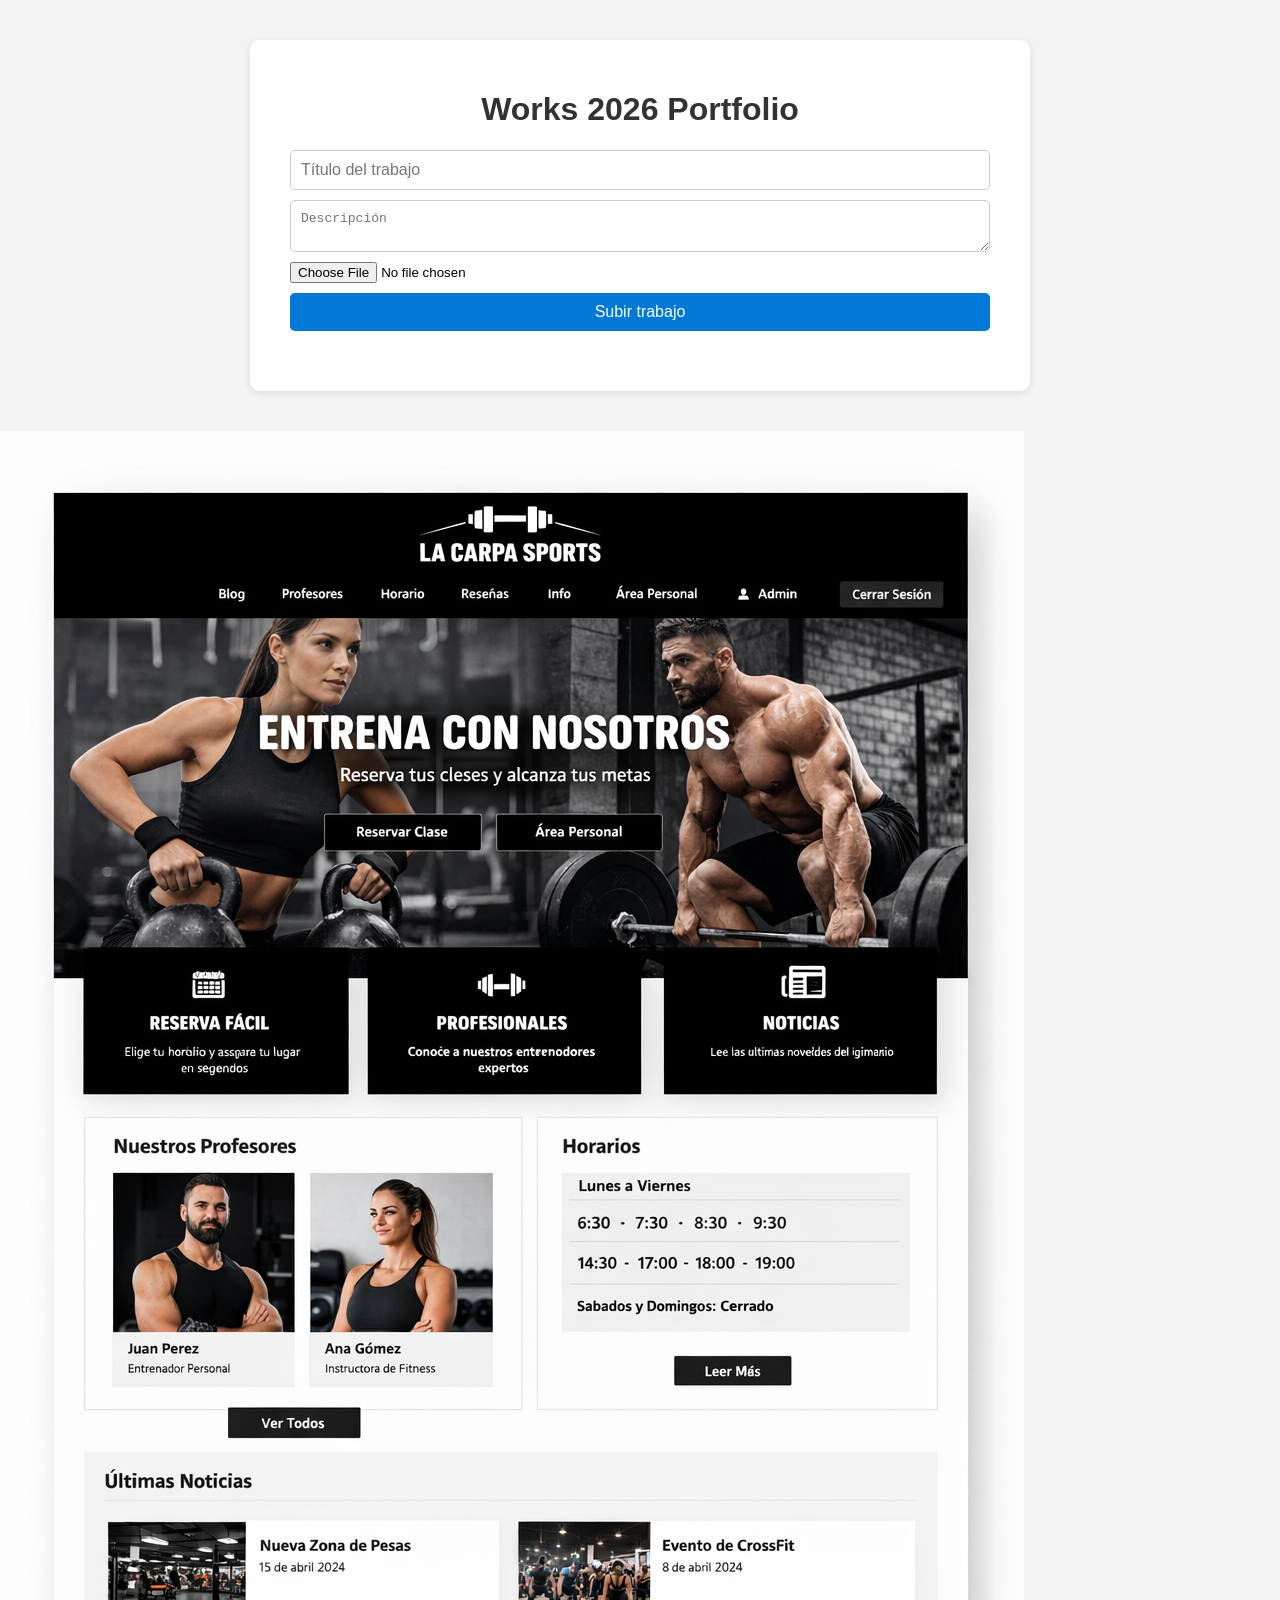
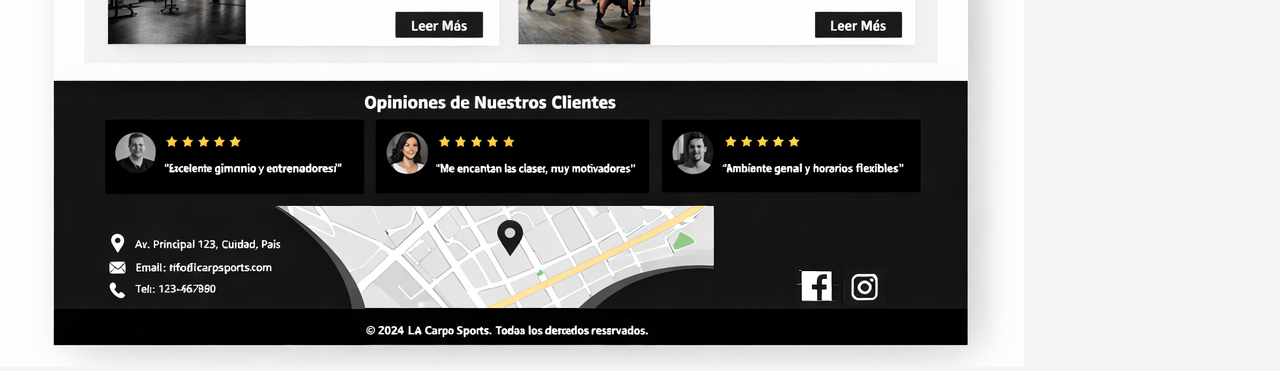
==== index.html @ 7530d63a "img" ====
<!DOCTYPE html>
<html lang="es">
<head>
    <meta charset="UTF-8">
    <meta name="viewport" content="width=device-width, initial-scale=1.0">
    <title>Works 2026 Portfolio</title>
    <link rel="stylesheet" href="style.css">
</head>
<body>
    <div class="container">
        <h1>Works 2026 Portfolio</h1>
        <form id="postForm">
            <input type="text" id="title" placeholder="Título del trabajo" required>
            <textarea id="description" placeholder="Descripción" required></textarea>
            <input type="file" id="image" accept="image/*" required>
            <button type="submit">Subir trabajo</button>
        </form>
        <div id="posts"></div>
    </div>
    <img src="/Proposta.png" alt="portfolio">
    <script src="script.js"></script>
</body>
    <script src="//widget.simplybook.it/v2/widget/widget.js" type="text/javascript"></script>
    <script type="text/javascript">
        var widget = new SimplybookWidget({"widget_type":"iframe","url":"https:\/\/lacarpasport.simplybook.it","theme":"dainty","theme_settings":{"timeline_show_end_time":"1","timeline_hide_unavailable":"1","hide_past_days":"0","sb_base_color":"#354ac9","secondary_color":"#f2f3f9","sb_text_color":"#2a2b39","display_item_mode":"block","body_bg_color":"#ffffff","sb_background_image":"","sb_review_image":"","dark_font_color":"#2a2b39","light_font_color":"#ffffff","btn_color_1":"#585bff","sb_company_label_color":"#ffffff","sb_cancellation_color":"#ff6b8e","hide_img_mode":"1"},"timeline":"modern","datepicker":"top_calendar","is_rtl":false,"app_config":{"clear_session":0,"allow_switch_to_ada":0,"predefined":[]}});
    </script>
</html>
---- style.css ----
body {
    font-family: 'Segoe UI', Tahoma, Geneva, Verdana, sans-serif;
    background: #f4f4f4;
    margin: 0;
    padding: 0;
}
.container {
    max-width: 700px;
    margin: 40px auto;
    background: #fff;
    padding: 30px 40px;
    border-radius: 10px;
    box-shadow: 0 2px 8px rgba(0,0,0,0.1);
}
/* Responsive Design */
@media (max-width: 900px) {
    .container {
        max-width: 95%;
        padding: 20px 10px;
    }
}

@media (max-width: 600px) {
    body {
        padding: 0;
    }
    .container {
        margin: 10px auto;
        padding: 10px 2vw;
        border-radius: 0;
        box-shadow: none;
    }
    h1 {
        font-size: 1.3em;
    }
    #postForm input[type="text"],
    #postForm textarea {
        font-size: 1em;
    }
    .post {
        padding: 10px 5px;
    }
    .post-title {
        font-size: 1em;
    }
    .post-actions {
        top: 5px;
        right: 5px;
    }
}
h1 {
    text-align: center;
    color: #333;
}
#postForm {
    display: flex;
    flex-direction: column;
    gap: 10px;
    margin-bottom: 30px;
}
#postForm input[type="text"],
#postForm textarea {
    padding: 10px;
    border: 1px solid #ccc;
    border-radius: 5px;
    font-size: 1em;
}
#postForm input[type="file"] {
    border: none;
}
#postForm button {
    background: #0078d7;
    color: #fff;
    border: none;
    padding: 10px 0;
    border-radius: 5px;
    font-size: 1em;
    cursor: pointer;
    transition: background 0.2s;
}
#postForm button:hover {
    background: #005fa3;
}
#posts {
    display: flex;
    flex-direction: column;
    gap: 25px;
}
.post {
    background: #fafafa;
    border: 1px solid #e0e0e0;
    border-radius: 8px;
    padding: 20px;
    position: relative;
}
.post img {
    max-width: 100%;
    border-radius: 6px;
    margin-bottom: 10px;
}
.post-title {
    font-size: 1.2em;
    font-weight: bold;
    margin-bottom: 8px;
}
.post-description {
    margin-bottom: 10px;
}
.post-actions {
    position: absolute;
    top: 15px;
    right: 15px;
    display: flex;
    gap: 8px;
}
.post-actions button {
    background: #e74c3c;
    color: #fff;
    border: none;
    border-radius: 4px;
    padding: 4px 10px;
    cursor: pointer;
    font-size: 0.9em;
    transition: background 0.2s;
}
.post-actions button.edit {
    background: #f1c40f;
    color: #333;
}
.post-actions button.edit:hover {
    background: #d4ac0d;
}
.post-actions button.delete:hover {
    background: #c0392b;
}
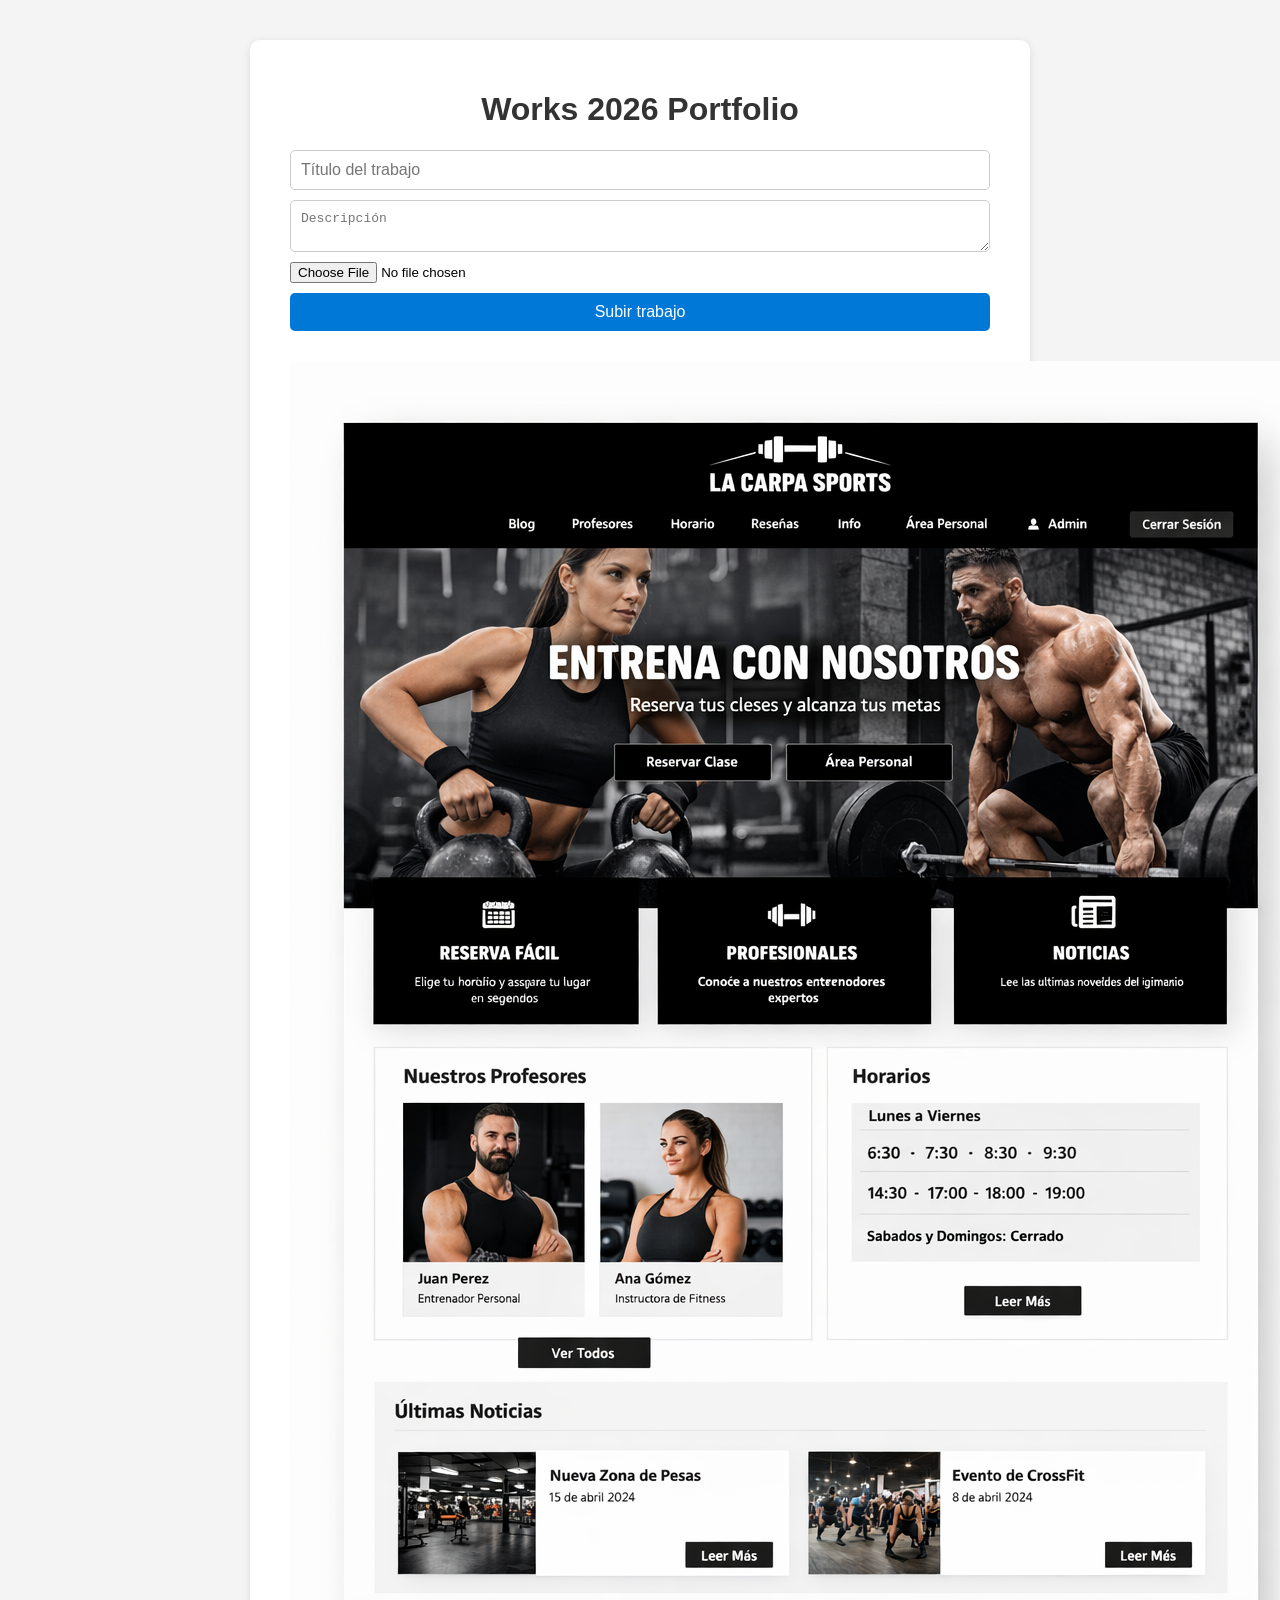
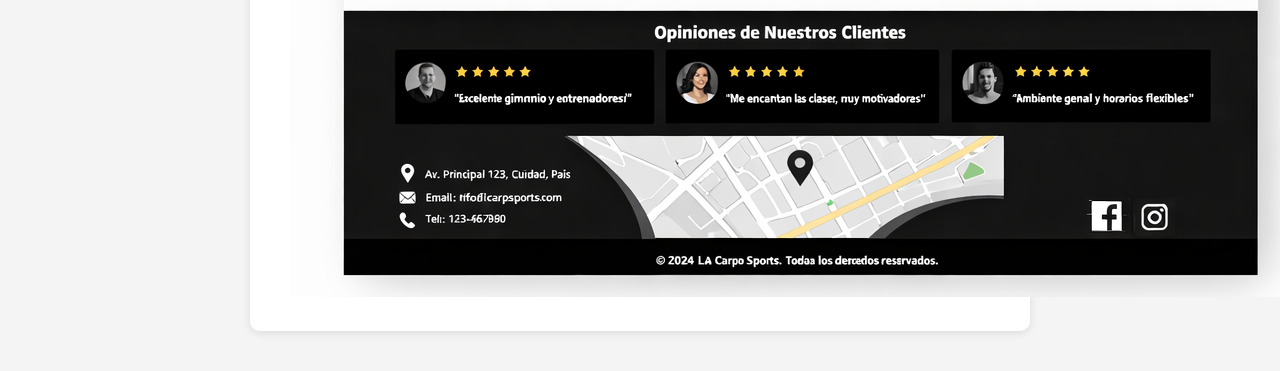
==== commit ef5c3e71: "div" ====
--- a/index.html
+++ b/index.html
@@ -16,8 +16,9 @@
             <button type="submit">Subir trabajo</button>
         </form>
         <div id="posts"></div>
+        <img src="Proposta.png" alt="portfolio">
     </div>
-    <img src="/Proposta.png" alt="portfolio">
+        
     <script src="script.js"></script>
 </body>
     <script src="//widget.simplybook.it/v2/widget/widget.js" type="text/javascript"></script>
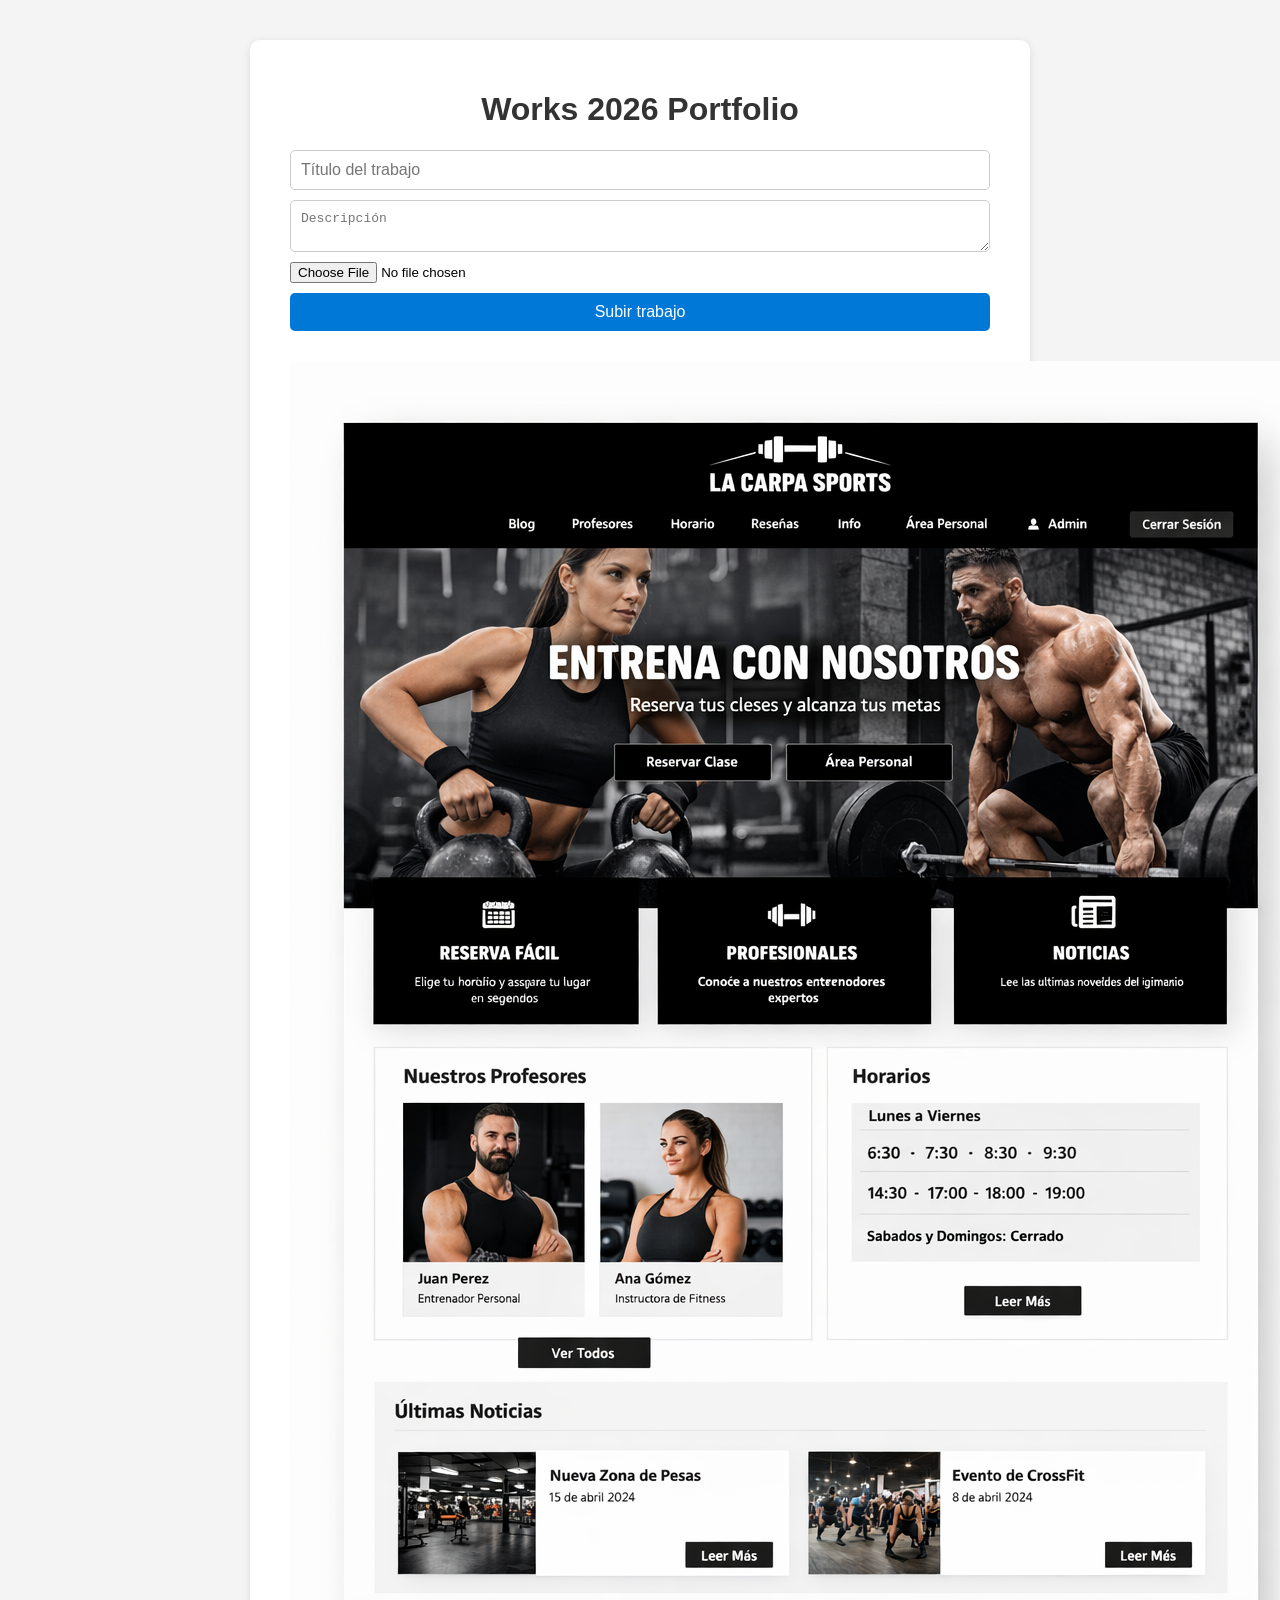
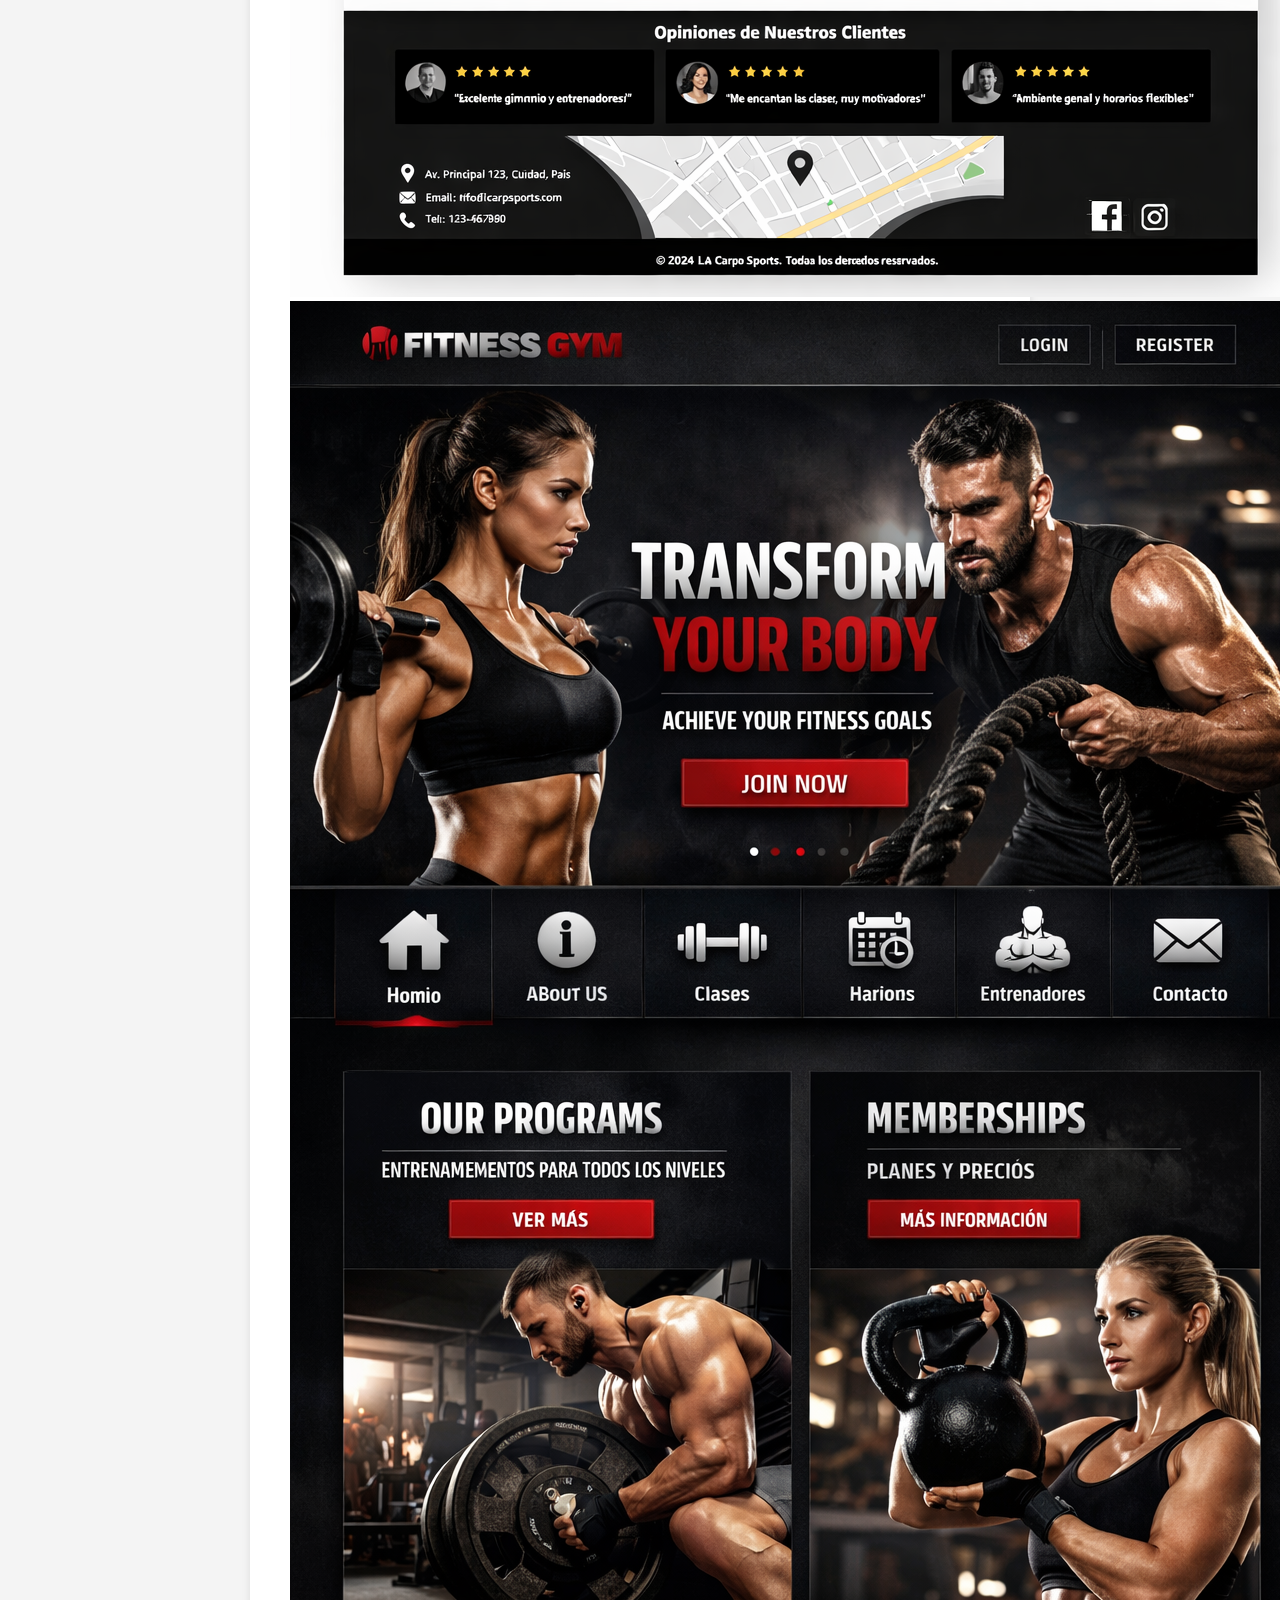
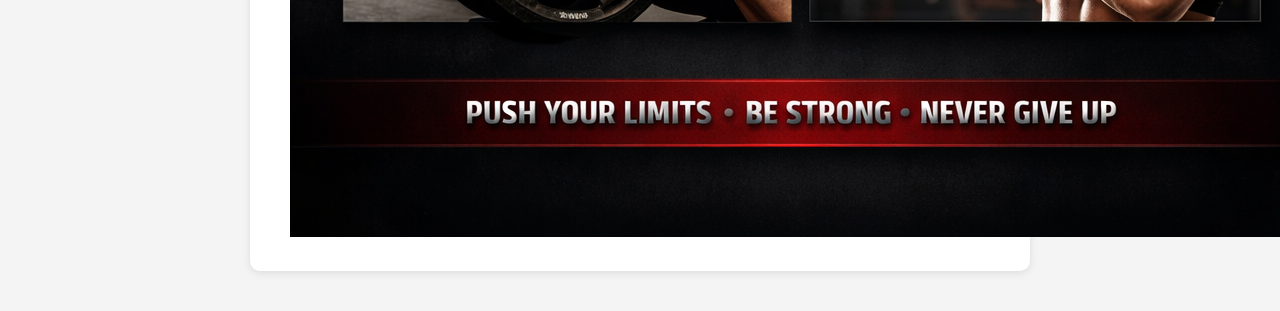
==== commit 103f103d: "prop" ====
--- a/index.html
+++ b/index.html
@@ -1,11 +1,13 @@
 <!DOCTYPE html>
 <html lang="es">
+
 <head>
     <meta charset="UTF-8">
     <meta name="viewport" content="width=device-width, initial-scale=1.0">
     <title>Works 2026 Portfolio</title>
     <link rel="stylesheet" href="style.css">
 </head>
+
 <body>
     <div class="container">
         <h1>Works 2026 Portfolio</h1>
@@ -17,12 +19,8 @@
         </form>
         <div id="posts"></div>
         <img src="Proposta.png" alt="portfolio">
+        <img src="prop2.png" alt="portfolio">
     </div>
-        
-    <script src="script.js"></script>
 </body>
-    <script src="//widget.simplybook.it/v2/widget/widget.js" type="text/javascript"></script>
-    <script type="text/javascript">
-        var widget = new SimplybookWidget({"widget_type":"iframe","url":"https:\/\/lacarpasport.simplybook.it","theme":"dainty","theme_settings":{"timeline_show_end_time":"1","timeline_hide_unavailable":"1","hide_past_days":"0","sb_base_color":"#354ac9","secondary_color":"#f2f3f9","sb_text_color":"#2a2b39","display_item_mode":"block","body_bg_color":"#ffffff","sb_background_image":"","sb_review_image":"","dark_font_color":"#2a2b39","light_font_color":"#ffffff","btn_color_1":"#585bff","sb_company_label_color":"#ffffff","sb_cancellation_color":"#ff6b8e","hide_img_mode":"1"},"timeline":"modern","datepicker":"top_calendar","is_rtl":false,"app_config":{"clear_session":0,"allow_switch_to_ada":0,"predefined":[]}});
-    </script>
-</html>
+
+</html>
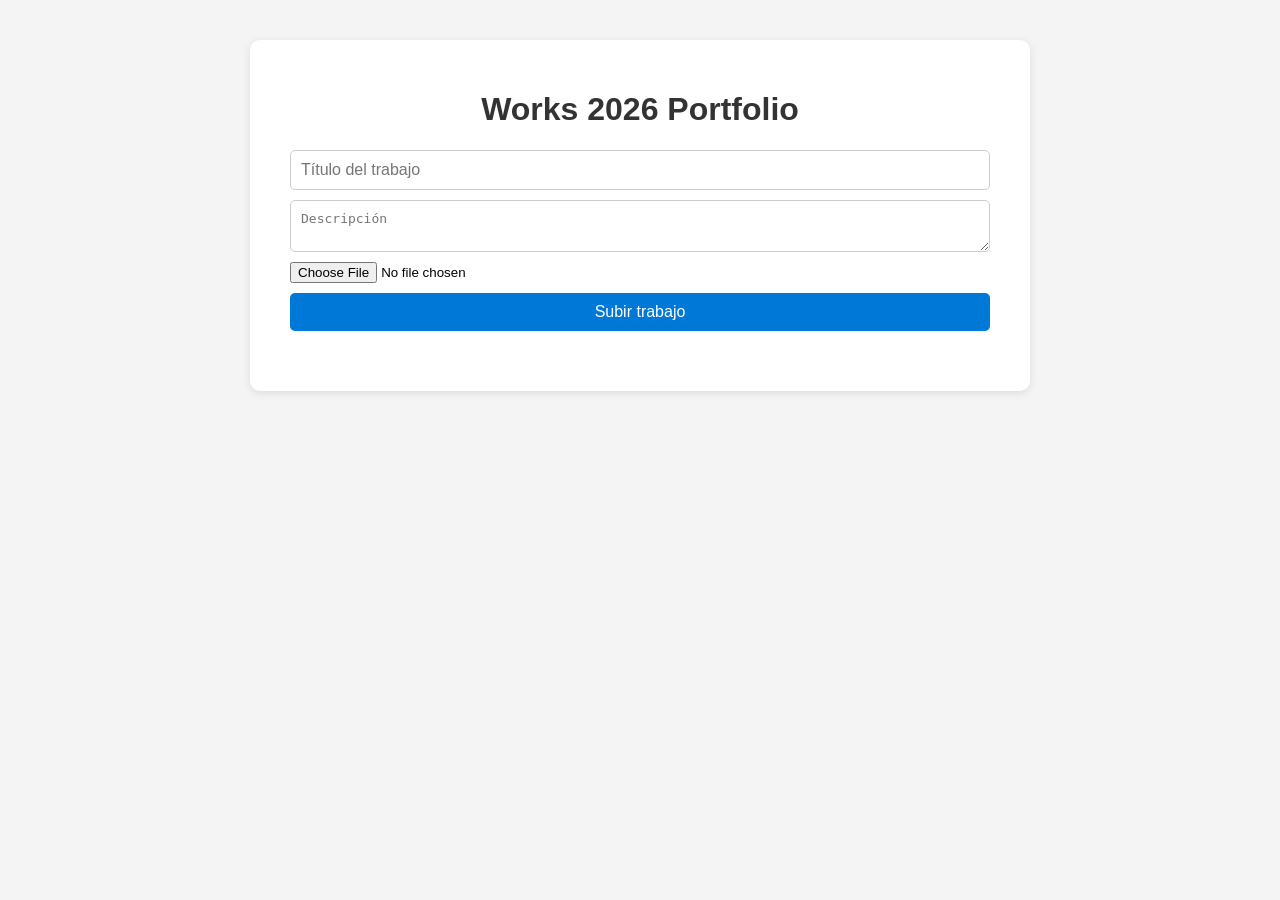
==== commit b2ad1c56: "fotos" ====
--- a/index.html
+++ b/index.html
@@ -18,8 +18,6 @@
             <button type="submit">Subir trabajo</button>
         </form>
         <div id="posts"></div>
-        <img src="Proposta.png" alt="portfolio">
-        <img src="prop2.png" alt="portfolio">
     </div>
 </body>
 
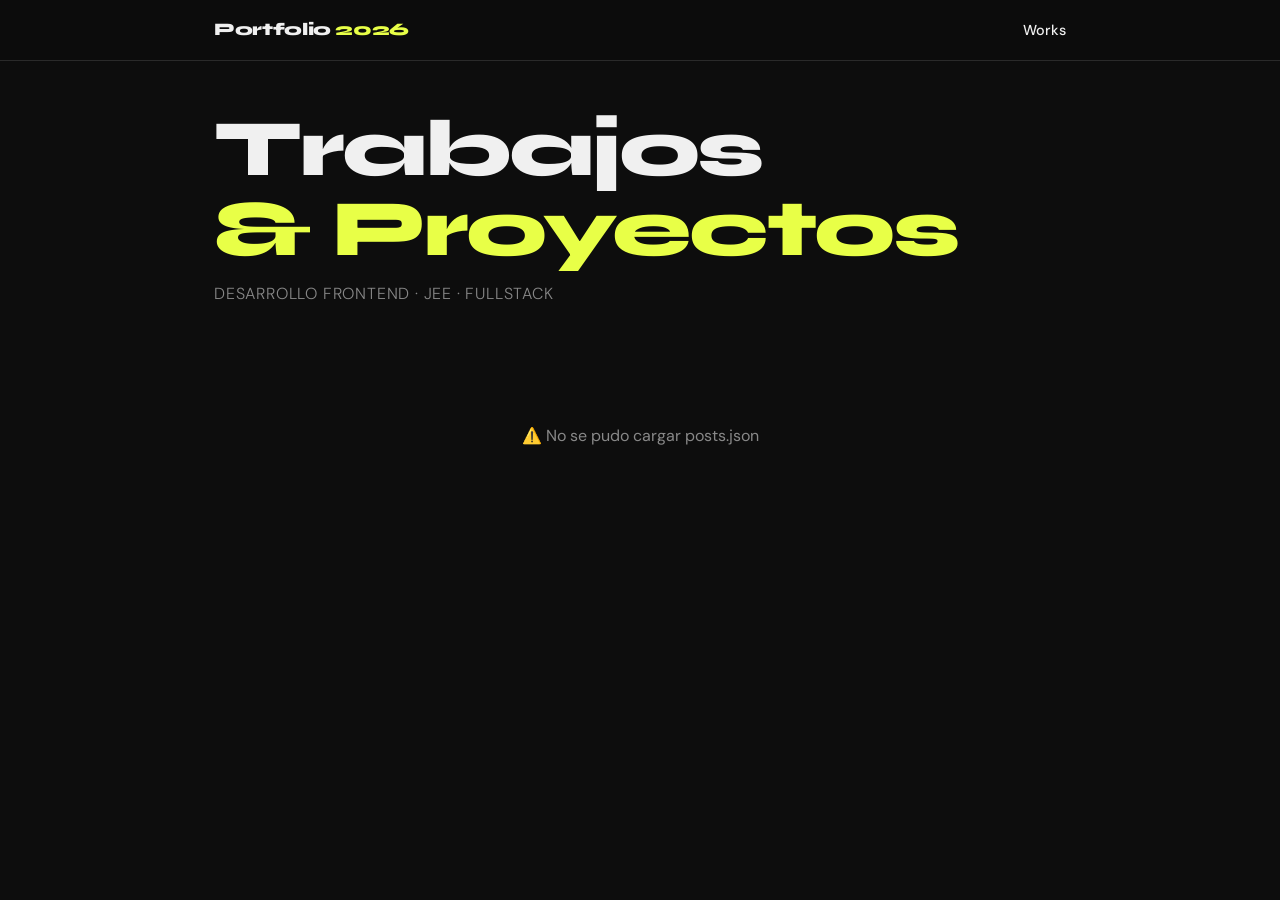
==== commit ed6fa0c3: "archivos" ====
--- a/index.html
+++ b/index.html
@@ -1,24 +1,33 @@
 <!DOCTYPE html>
 <html lang="es">
-
 <head>
     <meta charset="UTF-8">
     <meta name="viewport" content="width=device-width, initial-scale=1.0">
     <title>Works 2026 Portfolio</title>
     <link rel="stylesheet" href="style.css">
+    <link rel="preconnect" href="https://fonts.googleapis.com">
+    <link href="https://fonts.googleapis.com/css2?family=Syne:wght@400;700;800&family=DM+Sans:wght@300;400;500&display=swap" rel="stylesheet">
 </head>
+<body>
+    <header class="site-header">
+        <div class="header-inner">
+            <span class="logo">Portfolio <em>2026</em></span>
+            <nav>
+                <a href="index.html" class="active">Works</a>
+            </nav>
+        </div>
+    </header>
 
-<body>
-    <div class="container">
-        <h1>Works 2026 Portfolio</h1>
-        <form id="postForm">
-            <input type="text" id="title" placeholder="Título del trabajo" required>
-            <textarea id="description" placeholder="Descripción" required></textarea>
-            <input type="file" id="image" accept="image/*" required>
-            <button type="submit">Subir trabajo</button>
-        </form>
-        <div id="posts"></div>
-    </div>
+    <main class="container">
+        <div class="hero">
+            <h1>Trabajos<br><span class="accent">& Proyectos</span></h1>
+            <p class="subtitle">Desarrollo frontend · JEE · Fullstack</p>
+        </div>
+        <div id="posts" class="posts-grid">
+            <div class="loading">Cargando trabajos...</div>
+        </div>
+    </main>
+
+    <script src="script.js"></script>
 </body>
-
 </html>
--- a/style.css
+++ b/style.css
@@ -1,135 +1,396 @@
+/* ── Variables ─────────────────────────────────────────────── */
+:root {
+    --bg: #0d0d0d;
+    --surface: #161616;
+    --surface2: #1e1e1e;
+    --border: #2a2a2a;
+    --accent: #e8ff47;
+    --accent2: #ff6b35;
+    --text: #f0f0f0;
+    --muted: #888;
+    --radius: 12px;
+    --font-display: 'Syne', sans-serif;
+    --font-body: 'DM Sans', sans-serif;
+}
+
+/* ── Reset ────────────────────────────────────────────────── */
+*, *::before, *::after { box-sizing: border-box; margin: 0; padding: 0; }
+
 body {
-    font-family: 'Segoe UI', Tahoma, Geneva, Verdana, sans-serif;
-    background: #f4f4f4;
-    margin: 0;
-    padding: 0;
-}
+    font-family: var(--font-body);
+    background: var(--bg);
+    color: var(--text);
+    min-height: 100vh;
+    line-height: 1.6;
+}
+
+/* ── Header ───────────────────────────────────────────────── */
+.site-header {
+    border-bottom: 1px solid var(--border);
+    background: rgba(13,13,13,0.95);
+    backdrop-filter: blur(12px);
+    position: sticky;
+    top: 0;
+    z-index: 100;
+}
+
+.header-inner {
+    max-width: 900px;
+    margin: 0 auto;
+    padding: 16px 24px;
+    display: flex;
+    align-items: center;
+    justify-content: space-between;
+}
+
+.logo {
+    font-family: var(--font-display);
+    font-weight: 800;
+    font-size: 1.1rem;
+    letter-spacing: -0.02em;
+}
+
+.logo em {
+    font-style: normal;
+    color: var(--accent);
+}
+
+nav { display: flex; gap: 20px; }
+nav a {
+    font-size: 0.9rem;
+    color: var(--muted);
+    text-decoration: none;
+    transition: color 0.2s;
+}
+nav a:hover, nav a.active { color: var(--text); }
+nav a.active { font-weight: 500; }
+
+/* ── Container ────────────────────────────────────────────── */
 .container {
-    max-width: 700px;
-    margin: 40px auto;
-    background: #fff;
-    padding: 30px 40px;
-    border-radius: 10px;
-    box-shadow: 0 2px 8px rgba(0,0,0,0.1);
-}
-/* Responsive Design */
-@media (max-width: 900px) {
-    .container {
-        max-width: 95%;
-        padding: 20px 10px;
-    }
-}
-
-@media (max-width: 600px) {
-    body {
-        padding: 0;
-    }
-    .container {
-        margin: 10px auto;
-        padding: 10px 2vw;
-        border-radius: 0;
-        box-shadow: none;
-    }
-    h1 {
-        font-size: 1.3em;
-    }
-    #postForm input[type="text"],
-    #postForm textarea {
-        font-size: 1em;
-    }
-    .post {
-        padding: 10px 5px;
-    }
-    .post-title {
-        font-size: 1em;
-    }
-    .post-actions {
-        top: 5px;
-        right: 5px;
-    }
-}
-h1 {
+    max-width: 900px;
+    margin: 0 auto;
+    padding: 48px 24px 80px;
+}
+
+/* ── Hero ─────────────────────────────────────────────────── */
+.hero {
+    margin-bottom: 56px;
+}
+
+.hero h1 {
+    font-family: var(--font-display);
+    font-size: clamp(2.5rem, 7vw, 5rem);
+    font-weight: 800;
+    line-height: 1;
+    letter-spacing: -0.03em;
+    margin-bottom: 12px;
+}
+
+.hero h1 .accent { color: var(--accent); }
+
+.subtitle {
+    color: var(--muted);
+    font-size: 1rem;
+    font-weight: 300;
+    letter-spacing: 0.05em;
+    text-transform: uppercase;
+}
+
+/* ── Posts Grid ───────────────────────────────────────────── */
+.posts-grid {
+    display: grid;
+    grid-template-columns: repeat(auto-fill, minmax(340px, 1fr));
+    gap: 24px;
+}
+
+/* ── Post Card ────────────────────────────────────────────── */
+.post-card {
+    background: var(--surface);
+    border: 1px solid var(--border);
+    border-radius: var(--radius);
+    overflow: hidden;
+    transition: border-color 0.2s, transform 0.2s;
+    animation: fadeUp 0.4s both;
+}
+
+.post-card:hover {
+    border-color: #444;
+    transform: translateY(-3px);
+}
+
+@keyframes fadeUp {
+    from { opacity: 0; transform: translateY(20px); }
+    to   { opacity: 1; transform: translateY(0); }
+}
+
+.post-img { aspect-ratio: 16/9; overflow: hidden; background: var(--surface2); }
+.post-img img { width: 100%; height: 100%; object-fit: cover; display: block; transition: transform 0.3s; }
+.post-card:hover .post-img img { transform: scale(1.04); }
+
+.post-body { padding: 20px; }
+
+.post-header {
+    display: flex;
+    align-items: flex-start;
+    justify-content: space-between;
+    gap: 12px;
+    margin-bottom: 10px;
+}
+
+.post-title {
+    font-family: var(--font-display);
+    font-size: 1.1rem;
+    font-weight: 700;
+    line-height: 1.3;
+}
+
+.post-date {
+    font-size: 0.75rem;
+    color: var(--muted);
+    white-space: nowrap;
+    padding-top: 2px;
+}
+
+.post-description {
+    font-size: 0.9rem;
+    color: #bbb;
+    margin-bottom: 16px;
+    line-height: 1.6;
+}
+
+.post-footer {
+    display: flex;
+    align-items: center;
+    justify-content: space-between;
+    flex-wrap: wrap;
+    gap: 10px;
+}
+
+/* ── Tags ─────────────────────────────────────────────────── */
+.tags { display: flex; flex-wrap: wrap; gap: 6px; }
+.tag {
+    font-size: 0.72rem;
+    padding: 3px 10px;
+    border-radius: 99px;
+    background: var(--surface2);
+    border: 1px solid var(--border);
+    color: var(--muted);
+    letter-spacing: 0.03em;
+}
+
+/* ── Links ────────────────────────────────────────────────── */
+.btn-link {
+    font-size: 0.82rem;
+    color: var(--accent);
+    text-decoration: none;
+    font-weight: 500;
+    white-space: nowrap;
+    transition: opacity 0.2s;
+}
+.btn-link:hover { opacity: 0.7; }
+
+/* ── Empty state ─────────────────────────────────────────── */
+.empty-state {
+    color: var(--muted);
+    grid-column: 1/-1;
     text-align: center;
-    color: #333;
-}
-#postForm {
+    padding: 60px 0;
+    font-size: 1rem;
+}
+
+.loading {
+    color: var(--muted);
+    grid-column: 1/-1;
+    text-align: center;
+    padding: 60px 0;
+    animation: pulse 1.5s infinite;
+}
+
+@keyframes pulse { 0%,100% { opacity:1; } 50% { opacity:0.4; } }
+
+/* ── Admin ────────────────────────────────────────────────── */
+.admin-card {
+    background: var(--surface);
+    border: 1px solid var(--border);
+    border-radius: var(--radius);
+    padding: 28px;
+    margin-bottom: 24px;
+}
+
+.admin-card h2 {
+    font-family: var(--font-display);
+    font-size: 1.2rem;
+    margin-bottom: 20px;
+}
+
+.form-group {
     display: flex;
     flex-direction: column;
-    gap: 10px;
-    margin-bottom: 30px;
-}
-#postForm input[type="text"],
-#postForm textarea {
-    padding: 10px;
-    border: 1px solid #ccc;
-    border-radius: 5px;
-    font-size: 1em;
-}
-#postForm input[type="file"] {
+    gap: 6px;
+    margin-bottom: 16px;
+}
+
+.form-group label {
+    font-size: 0.82rem;
+    color: var(--muted);
+    letter-spacing: 0.04em;
+    text-transform: uppercase;
+}
+
+.form-group input[type="text"],
+.form-group input[type="url"],
+.form-group textarea {
+    background: var(--surface2);
+    border: 1px solid var(--border);
+    border-radius: 8px;
+    color: var(--text);
+    font-family: var(--font-body);
+    font-size: 0.95rem;
+    padding: 10px 14px;
+    outline: none;
+    transition: border-color 0.2s;
+    resize: vertical;
+}
+
+.form-group input:focus,
+.form-group textarea:focus {
+    border-color: var(--accent);
+}
+
+.form-group input[type="file"] {
+    color: var(--muted);
+    font-size: 0.9rem;
+    padding: 8px 0;
+}
+
+.image-preview {
+    margin-top: 10px;
+    border-radius: 8px;
+    overflow: hidden;
+    max-height: 200px;
+}
+
+.image-preview img {
+    width: 100%;
+    object-fit: cover;
+    display: block;
+    border-radius: 8px;
+}
+
+.hidden { display: none !important; }
+
+.form-actions { display: flex; gap: 10px; margin-top: 8px; }
+
+.btn-primary {
+    background: var(--accent);
+    color: #000;
     border: none;
-}
-#postForm button {
-    background: #0078d7;
-    color: #fff;
+    padding: 11px 24px;
+    border-radius: 8px;
+    font-family: var(--font-display);
+    font-size: 0.95rem;
+    font-weight: 700;
+    cursor: pointer;
+    transition: opacity 0.2s;
+}
+.btn-primary:hover { opacity: 0.85; }
+
+.btn-cancel {
+    background: transparent;
+    color: var(--muted);
+    border: 1px solid var(--border);
+    padding: 11px 20px;
+    border-radius: 8px;
+    font-size: 0.9rem;
+    cursor: pointer;
+    transition: color 0.2s;
+}
+.btn-cancel:hover { color: var(--text); }
+
+/* ── Export card ─────────────────────────────────────────── */
+.export-card {
+    background: linear-gradient(135deg, #1a1f00, #141400);
+    border: 1px solid #3a4a00;
+    border-radius: var(--radius);
+    padding: 24px 28px;
+    margin-bottom: 40px;
+    display: flex;
+    align-items: center;
+    justify-content: space-between;
+    gap: 24px;
+    flex-wrap: wrap;
+}
+
+.export-card h2 {
+    font-family: var(--font-display);
+    font-size: 1.1rem;
+    margin-bottom: 6px;
+}
+
+.export-card p {
+    font-size: 0.87rem;
+    color: #aaa;
+    max-width: 460px;
+}
+
+.btn-export {
+    background: var(--accent);
+    color: #000;
     border: none;
-    padding: 10px 0;
-    border-radius: 5px;
-    font-size: 1em;
+    padding: 12px 24px;
+    border-radius: 8px;
+    font-family: var(--font-display);
+    font-weight: 700;
+    font-size: 0.95rem;
     cursor: pointer;
-    transition: background 0.2s;
-}
-#postForm button:hover {
-    background: #005fa3;
-}
-#posts {
-    display: flex;
-    flex-direction: column;
-    gap: 25px;
-}
-.post {
-    background: #fafafa;
-    border: 1px solid #e0e0e0;
-    border-radius: 8px;
-    padding: 20px;
-    position: relative;
-}
-.post img {
-    max-width: 100%;
+    white-space: nowrap;
+    transition: opacity 0.2s;
+}
+.btn-export:hover { opacity: 0.85; }
+
+/* ── Post actions (admin) ─────────────────────────────────── */
+.post-actions { display: flex; gap: 8px; }
+
+.btn-edit, .btn-delete {
+    font-size: 0.78rem;
+    padding: 4px 12px;
     border-radius: 6px;
-    margin-bottom: 10px;
-}
-.post-title {
-    font-size: 1.2em;
-    font-weight: bold;
-    margin-bottom: 8px;
-}
-.post-description {
-    margin-bottom: 10px;
-}
-.post-actions {
-    position: absolute;
-    top: 15px;
-    right: 15px;
-    display: flex;
-    gap: 8px;
-}
-.post-actions button {
-    background: #e74c3c;
-    color: #fff;
     border: none;
-    border-radius: 4px;
-    padding: 4px 10px;
     cursor: pointer;
-    font-size: 0.9em;
-    transition: background 0.2s;
-}
-.post-actions button.edit {
-    background: #f1c40f;
-    color: #333;
-}
-.post-actions button.edit:hover {
-    background: #d4ac0d;
-}
-.post-actions button.delete:hover {
-    background: #c0392b;
-}
+    font-family: var(--font-body);
+    transition: opacity 0.2s;
+}
+
+.btn-edit { background: var(--surface2); color: var(--text); border: 1px solid var(--border); }
+.btn-edit:hover { border-color: var(--accent); color: var(--accent); }
+
+.btn-delete { background: #300; color: #ff6b6b; border: 1px solid #500; }
+.btn-delete:hover { opacity: 0.8; }
+
+/* ── Toast ────────────────────────────────────────────────── */
+.toast {
+    position: fixed;
+    bottom: 28px;
+    left: 50%;
+    transform: translateX(-50%) translateY(20px);
+    background: #1e1e1e;
+    border: 1px solid var(--border);
+    color: var(--text);
+    padding: 12px 24px;
+    border-radius: 99px;
+    font-size: 0.88rem;
+    opacity: 0;
+    transition: all 0.3s;
+    z-index: 999;
+    white-space: nowrap;
+}
+.toast.show { opacity: 1; transform: translateX(-50%) translateY(0); }
+
+/* ── Responsive ───────────────────────────────────────────── */
+@media (max-width: 640px) {
+    .hero h1 { font-size: 2.5rem; }
+    .posts-grid { grid-template-columns: 1fr; }
+    .export-card { flex-direction: column; align-items: flex-start; }
+    .export-card .btn-export { width: 100%; text-align: center; }
+    .container { padding: 32px 16px 60px; }
+}
